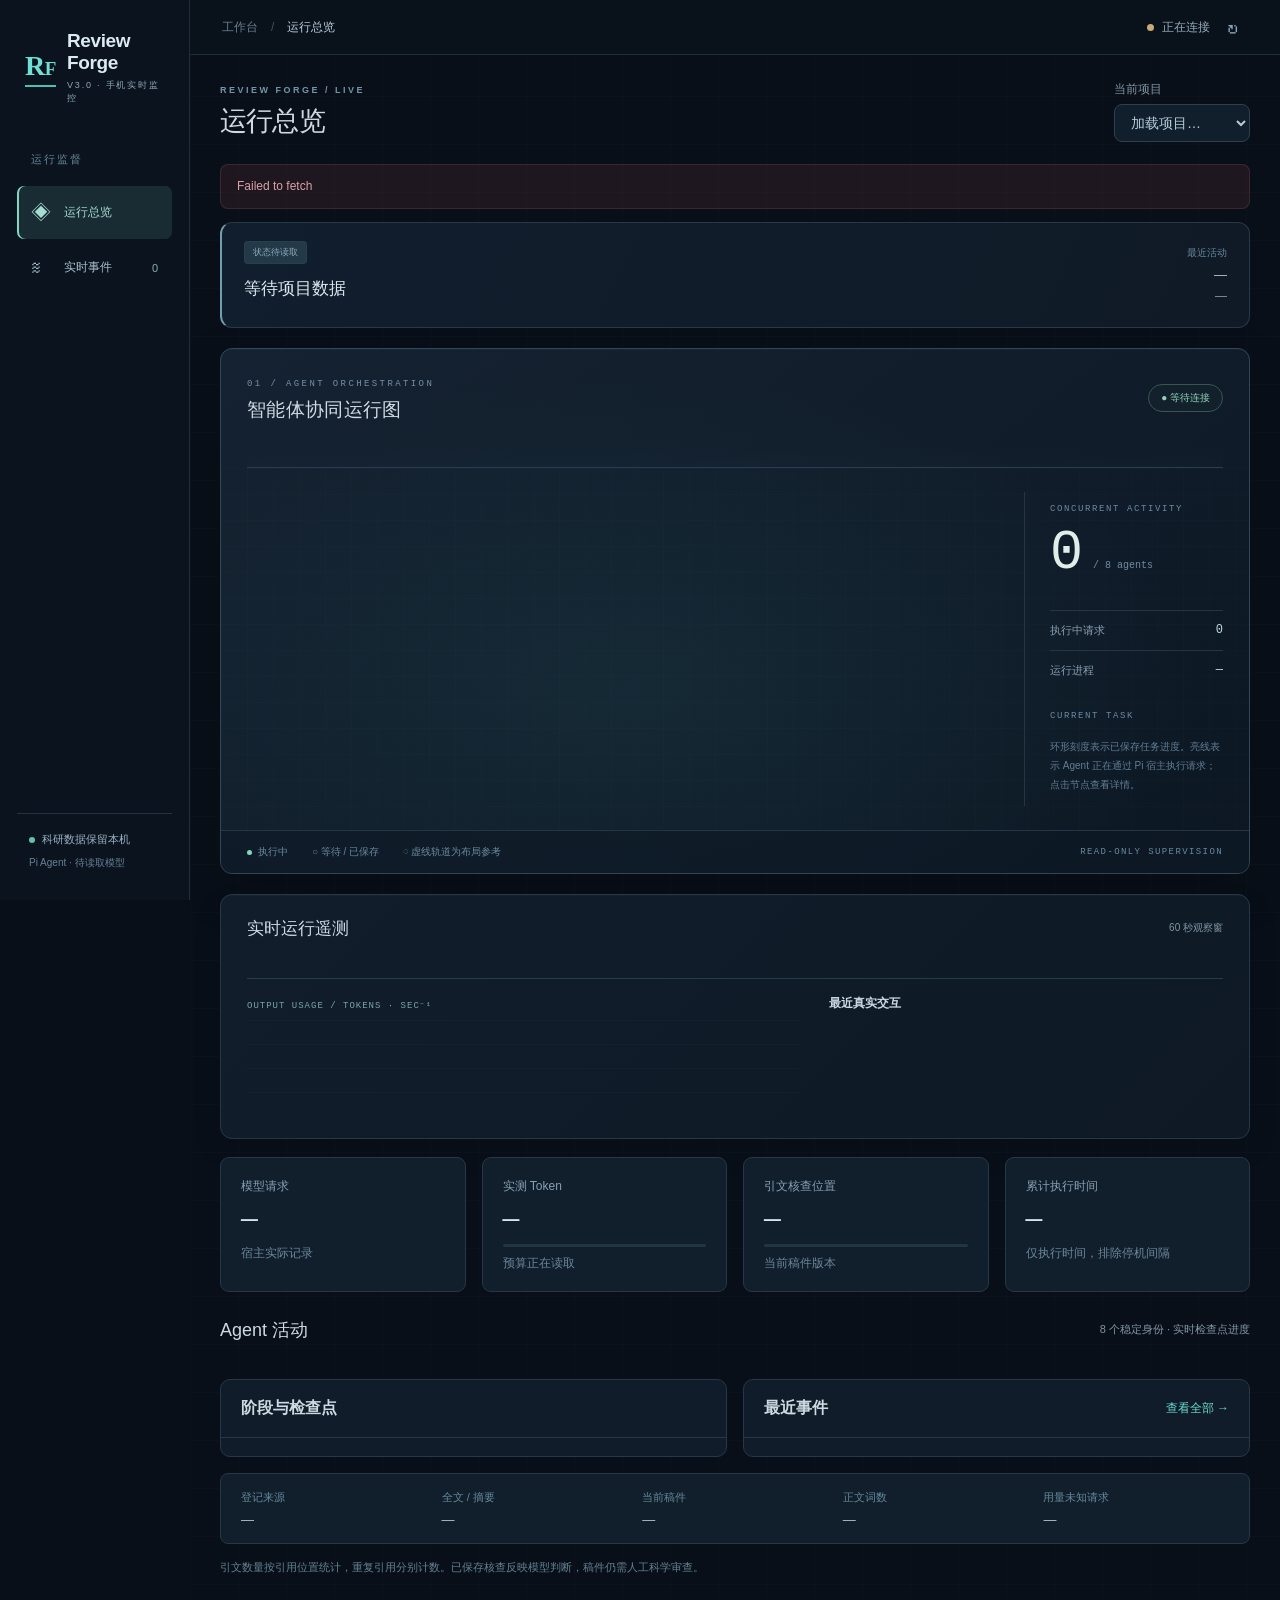
==== index.html @ a2670523 "Publish only public read-only mobile dashboard frontend" ====
<!doctype html>
<html lang="zh-CN">
<head><meta charset="utf-8"><meta name="viewport" content="width=device-width,initial-scale=1"><title>Review Forge V3.0</title><link rel="stylesheet" href="monitor.css?v=public1"><script src="phone-bridge.js?v=public1" defer></script><script src="monitor-visuals.js?v=public1" defer></script><script src="monitor.js?v=public1" defer></script><style>.cloud-reader #feedback-link,.cloud-reader [data-view="outputs"],.cloud-reader [data-view="citations"],.cloud-reader .stage .text-button{display:none}</style></head>
<body class="cloud-reader">
<aside class="rail">
  <a class="brand" href="./" aria-label="Review Forge 首页"><span class="brand-icon">R<span>F</span></span><span>Review Forge<small>V3.0 · 手机实时监控</small></span></a>
  <div class="rail-caption">运行监督</div>
  <nav aria-label="工作台视图">
    <button class="nav active" data-view="overview"><span>◈</span>运行总览</button>
    <button class="nav" data-view="events"><span>≋</span>实时事件<span class="nav-count" id="event-count">0</span></button>
    <button class="nav" data-view="citations"><span>⊙</span>引文查证</button>
    <button class="nav" data-view="outputs"><span>▤</span>稿件与报告</button>
    <a class="nav" id="feedback-link" href="/feedback"><span>↗</span>人工反馈</a>
  </nav>
  <div class="rail-bottom"><span class="privacy-dot"></span>科研数据保留本机<p id="runtime-model">Pi Agent · 待读取模型</p></div>
</aside>
<main>
  <header class="topbar"><div class="breadcrumb">工作台<span>/</span><b id="view-label">运行总览</b></div><div class="connection"><button id="desktop-settings" hidden>⚙ 模型设置</button><span id="connection-dot" class="dot"></span><span id="connection-text" role="status">正在连接</span><button class="icon-button" id="refresh" aria-label="立即刷新" title="立即刷新">↻</button></div></header>
  <div class="content">
    <div class="page-heading"><div><div class="eyebrow">REVIEW FORGE / LIVE</div><h1 id="heading">运行总览</h1></div><div class="project-picker"><label for="project">当前项目</label><select id="project"><option value="">加载项目…</option></select></div></div>
    <div id="empty" class="empty" hidden>尚无项目。请先用现有 ReviewForge 项目入口建立任务。</div>
    <div id="message" class="message" role="alert" hidden></div>
    <div id="alerts" aria-live="polite"></div>
    <section class="project-banner"><div><span id="runtime" class="badge">状态待读取</span><span class="muted" id="process"></span><h2 id="project-title">等待项目数据</h2><p id="project-question"></p></div><div class="banner-side"><div class="reactor" aria-hidden="true"><div class="orbit orbit-one"></div><div class="orbit orbit-two"></div><span>RF</span></div><div class="banner-detail"><span>最近活动</span><b id="last-activity">—</b><small id="observed">—</small></div></div></section>

    <section id="desktop-controls" class="desktop-controls" hidden><div class="toolbar"><button id="create-project">＋ 新建项目</button><select id="source-level" aria-label="来源访问级别"><option value="full_text">实际全文</option><option value="abstract">仅摘要</option><option value="metadata">仅题录</option></select><button id="import-sources">导入文献</button><select id="task-action" aria-label="任务类型"><option value="resume">继续完整工作流</option><option value="draft">生成初稿</option><option value="review">独立审稿</option><option value="revise">修订稿件</option><option value="citations">逐处引文查证</option><option value="literature">阅读文献</option></select><button id="start-task" class="primary-button">▶ 开始任务</button><button id="pause-task" disabled>Ⅱ 安全暂停</button></div><p id="selected-model" class="muted"></p></section>
    <div class="view" id="view-overview"><section class="network-panel"><div class="network-heading"><div><small>01 / AGENT ORCHESTRATION</small><h2>智能体协同运行图</h2></div><span class="live-label">● <span id="network-status">等待连接</span></span></div><div id="dashboard-instruments" class="dashboard-instruments" aria-label="实时仪表组"></div><div class="network-layout"><div id="network-map"></div><aside class="network-inspector"><small>CONCURRENT ACTIVITY</small><div class="network-big"><b id="network-active">0</b><span>/ 8 agents</span></div><div class="network-stat"><span>执行中请求</span><b id="network-requests">0</b></div><div class="network-stat"><span>运行进程</span><b id="network-pid">—</b></div><div class="network-current"><small>CURRENT TASK</small><p id="network-task"></p></div><p class="network-explanation">环形刻度表示已保存任务进度。亮线表示 Agent 正在通过 Pi 宿主执行请求；点击节点查看详情。</p></aside></div><div class="network-legend"><span><i></i>执行中</span><span>○ 等待 / 已保存</span><span>◌ 虚线轨道为布局参考</span><span>READ-ONLY SUPERVISION</span></div></section>
<section class="telemetry-panel"><div class="telemetry-heading"><h2>实时运行遥测</h2><span id="telemetry-window" class="muted">60 秒观察窗</span></div><div id="telemetry-metrics" class="telemetry-metrics"></div><div class="telemetry-bottom"><div><small>OUTPUT USAGE / TOKENS · SEC⁻¹</small><svg id="rate-chart" viewBox="0 0 600 72" aria-label="最近观察到的输出用量回报速率曲线"><polyline id="rate-line" fill="none" stroke="#7ce9d2" stroke-width="2"/></svg><p id="telemetry-note"></p></div><div><h3>最近真实交互</h3><div id="live-interactions"></div></div></div></section>
<section class="workflow-progress" id="workflow-progress" hidden><div class="progress-heading"><div><small>LIVE WORKFLOW / CHECKPOINTS</small><h2>流程任务进度</h2></div><strong id="overall-percent">0%</strong></div><div class="progress-track overall-track"><i id="overall-fill"></i></div><div id="progress-phases" class="progress-phases"></div><p id="progress-basis"></p><p id="progress-scope"></p></section>
      
      <div class="metrics">
        <section class="metric"><label>模型请求</label><div><b id="requests">—</b><span id="request-limit"></span></div><small id="request-note">宿主实际记录</small></section>
        <section class="metric"><label>实测 Token</label><div><b id="tokens">—</b></div><div class="meter"><i id="token-meter"></i></div><small id="token-note">预算正在读取</small></section>
        <section class="metric"><label>引文核查位置</label><div><b id="checked">—</b><span id="citation-total"></span></div><div class="meter"><i id="citation-meter"></i></div><small id="citation-note">当前稿件版本</small></section>
        <section class="metric"><label>累计执行时间</label><div><b id="elapsed">—</b></div><small id="elapsed-note">仅执行时间，排除停机间隔</small></section>
      </div>
      <div class="section-heading"><h2>Agent 活动</h2><span class="muted">8 个稳定身份 · 实时检查点进度</span></div>
      <div class="agents" id="agents"></div>
      <div class="lower-grid">
        <section class="panel"><div class="panel-heading"><h2>阶段与检查点</h2><span id="stage-count" class="muted"></span></div><div id="stages" class="stage-list"></div></section>
        <section class="panel"><div class="panel-heading"><h2>最近事件</h2><button class="text-button" id="all-events">查看全部 →</button></div><div id="recent-events" class="recent-events"></div></section>
      </div>
      <section class="evidence-strip"><div><label>登记来源</label><b id="source-total">—</b></div><div><label>全文 / 摘要</label><b id="source-access">—</b></div><div><label>当前稿件</label><b id="draft-version">—</b></div><div><label>正文词数</label><b id="body-words">—</b></div><div><label>用量未知请求</label><b id="unknown-usage">—</b></div></section>
      <p class="footnote">引文数量按引用位置统计，重复引用分别计数。已保存核查反映模型判断，稿件仍需人工科学审查。</p>
    </div>

    <div class="view" id="view-events" hidden>
      <section class="panel"><div class="panel-heading wrap"><div><h2>实时事件流</h2><p class="muted" id="event-scope">保留本次打开期间最近 1000 条事件</p></div><div class="toolbar"><input id="event-search" type="search" placeholder="搜索角色、阶段或事件" aria-label="搜索事件"><select id="event-kind" aria-label="执行来源"><option value="all">所有来源</option><option value="pi_live">真实模型</option><option value="fixture">测试夹具</option><option value="host">宿主</option><option value="human_revision">人工修改</option></select><button id="freeze-events">冻结列表</button><button id="export-events">导出事件</button></div></div><div class="table-scroll"><table><thead><tr><th>时间</th><th>事件</th><th>阶段 / 角色</th><th>来源</th><th>详情</th></tr></thead><tbody id="event-rows"></tbody></table></div></section>
    </div>

    <div class="view" id="view-citations" hidden>
      <div class="citation-summary" id="citation-summary"></div>
      <section class="panel"><div class="panel-heading wrap"><div><h2>逐处查证</h2><p class="muted" id="citation-scope">待读取</p></div><div class="toolbar"><input id="citation-search" type="search" placeholder="搜索来源、段落或论断" aria-label="搜索引文"><select id="citation-filter" aria-label="核查状态"><option value="all">所有状态</option><option value="pending">待核查</option><option value="supported">支持</option><option value="partially_supported">部分支持</option><option value="contradicted">相矛盾</option><option value="insufficient_evidence">证据不足</option><option value="not_accessible">无法访问</option></select><button id="export-citations">导出核查</button></div></div><div class="table-scroll"><table><thead><tr><th>来源 / 位置</th><th>引用论断</th><th>核查状态</th><th>详情</th></tr></thead><tbody id="citation-rows"></tbody></table></div><p class="footnote">仅显示与当前稿件版本匹配的已保存结果。改稿、来源变更后的有效性由宿主查证流程核验。</p></section>
    </div>

    <div class="view" id="view-outputs" hidden><div class="output-grid"><section class="panel"><div class="panel-heading"><h2>已保存产物</h2></div><div id="outputs"></div></section><section class="panel output-preview"><div class="panel-heading"><h2 id="output-title">产物预览</h2><button id="export-output" disabled>导出 JSON</button></div><div id="output-preview" class="preview"><p class="muted">选择一份稿件或报告，查看已完成内容。</p></div></section></div></div>
  </div>
</main>
<dialog id="detail"><div class="dialog-heading"><h2 id="detail-title">详情</h2><button id="detail-close" class="icon-button" aria-label="关闭详情">×</button></div><div id="detail-body" class="preview"></div></dialog>
<dialog id="model-settings"><div class="dialog-heading"><h2>模型与工作目录</h2><button class="icon-button" id="settings-close" aria-label="关闭模型设置">×</button></div><form id="settings-form" class="desktop-form"><label>调用方式<select id="provider"><option value="openai_compatible">自己的 API（OpenAI 兼容接口）</option><option value="codex_cli">本机已登录的 Codex CLI</option></select></label><label>API 地址<input id="api-base" type="url" placeholder="https://你的服务地址/v1" autocomplete="off"></label><label>API 密钥<input id="api-key" type="password" placeholder="首次填写；留空保留已有密钥" autocomplete="off"></label><div class="model-row"><label>模型名称<input id="api-model" list="model-list" placeholder="输入模型 ID，或获取模型列表" autocomplete="off"><datalist id="model-list"></datalist></label><button type="button" id="get-models">获取模型列表</button></div><div class="form-grid"><label>单次最大输出 Token<input id="api-max-output" type="number" min="256" max="128000" value="12000"></label><label>输出限额参数<select id="api-output-field"><option value="max_tokens">max_tokens（通用兼容）</option><option value="max_completion_tokens">max_completion_tokens</option></select></label><label>Python 解释器（PDF / Word）<input id="python-path" placeholder="自动使用系统 Python"></label></div><div class="checks"><label><input id="api-vision" type="checkbox" checked>模型支持图片</label><label><input id="api-reasoning" type="checkbox">接口支持 reasoning_effort 参数</label></div><label>运行数据根目录<div class="model-row"><input id="data-dir" readonly><button type="button" id="choose-data">选择文件夹</button></div></label><p class="footnote">任务按所选 API 发送必要的稿件、证据和图片。密钥由 Windows 本机加密保存，留空保留已存密钥。新配置用于之后启动的任务；当前任务保持原配置。</p><div class="form-actions"><span id="settings-status" role="status"></span><button type="submit" class="primary-button">保存设置</button></div></form></dialog>
<dialog id="new-project"><div class="dialog-heading"><h2>新建综述项目</h2><button class="icon-button" id="new-project-close" aria-label="关闭新建项目">×</button></div><form id="new-project-form" class="desktop-form"><label>项目 ID<input id="new-id" pattern="[A-Za-z0-9][A-Za-z0-9_-]{0,79}" placeholder="my-review" required></label><label>题目<input id="new-title" required></label><label>研究问题<textarea id="new-question" rows="3" required></textarea></label><div class="form-grid"><label>领域<input id="new-domain" value="general"></label><label>累计 Token 预算<input id="new-budget" type="number" min="50000" value="6000000"></label></div><p class="footnote">先导入实际文献，再启动任务。来源不足时保留证据缺口。</p><button class="primary-button" type="submit">创建项目</button></form></dialog>
</body></html>
---- monitor.css ----
:root{font-family:Inter,"Segoe UI","Microsoft YaHei",sans-serif;color:#20313e;background:#f4f6f8;font-size:14px;--teal:#147d77;--line:#e2e8ec;--muted:#73828c;--nav:#152d3b;--red:#b24343}
*{box-sizing:border-box}body{margin:0}button,input,select{font:inherit}button,a,select{touch-action:manipulation}button{cursor:pointer;color:inherit;background:#fff;border:1px solid #d5dfe4;border-radius:7px;padding:8px 12px}button:hover{background:#f0f7f7}a{color:var(--teal);text-decoration:none}button:focus-visible,a:focus-visible,input:focus-visible,select:focus-visible{outline:2px solid #2cb6a6;outline-offset:3px}[hidden]{display:none!important}h1,h2,h3,p{margin:0}h1{font-size:29px;font-weight:650;letter-spacing:-.6px}h2{font-size:16px;font-weight:650}h3{font-size:15px}small,.muted{color:var(--muted)}small{font-size:12px}label{color:var(--muted);font-size:12px}pre{white-space:pre-wrap;overflow-wrap:anywhere;font:12px/1.7 Consolas,monospace;background:#f4f7f8;border-radius:8px;padding:16px;max-width:100%}
.rail{position:fixed;inset:0 auto 0 0;width:224px;background:var(--nav);color:#d7e1e8;display:flex;flex-direction:column;padding:30px 17px;z-index:2}.brand{display:flex;gap:11px;align-items:center;color:#f3f7f9;font-size:19px;font-weight:650;letter-spacing:-.5px;padding:0 8px}.brand small{display:block;font-weight:400;font-size:11px;color:#8ea8b7;letter-spacing:.5px;margin-top:5px}.brand-icon{color:#c4f2e8;font:700 28px Georgia;border-bottom:2px solid #48b6a5;line-height:1.3}.brand-icon span{font-size:19px}.rail-caption{font-size:11px;color:#7795a5;letter-spacing:2px;margin:47px 14px 15px}.nav{display:flex;width:100%;border:0;align-items:center;gap:12px;padding:13px 14px;margin:4px 0;background:transparent;color:#a9c0cd;border-radius:8px;text-align:left;font-size:14px}.nav>span:first-child{font-size:20px;width:21px}.nav.active{color:#d0fff3;background:#20424e;box-shadow:inset 3px 0 #5dceba}.nav:hover{background:#203e4b;color:#fff}.nav-count{margin-left:auto;font-size:11px;color:#88aeaf}.rail-bottom{margin-top:auto;padding:18px 12px 0;border-top:1px solid #2d4654;color:#9bb4c3;font-size:11px}.privacy-dot{display:inline-block;width:6px;height:6px;border-radius:50%;background:#63c2a9;margin-right:7px}.rail-bottom p{margin-top:9px;font-size:10px;color:#7794a3}
main{margin-left:224px;min-height:100vh}.topbar{height:64px;display:flex;align-items:center;justify-content:space-between;border-bottom:1px solid var(--line);background:#fbfcfd;padding:0 32px}.breadcrumb{font-size:12px;color:#8a98a2}.breadcrumb span{margin:0 13px;color:#c2ccd3}.breadcrumb b{font-weight:500;color:#435966}.connection{display:flex;gap:8px;align-items:center;font-size:12px;color:#74858e}.dot{width:7px;height:7px;border-radius:50%;background:#c8aa72}.dot.live{background:#2ea38c;box-shadow:0 0 0 3px #e0f3eb}.dot.offline{background:#ce6464}.icon-button{padding:4px 9px;border:0;background:transparent;font-size:23px}.content{padding:28px 32px 30px;max-width:1800px;margin:auto}.page-heading{display:flex;justify-content:space-between;gap:20px;align-items:center;margin-bottom:23px}.eyebrow{font-size:10px;font-weight:600;color:#82969f;letter-spacing:2px;margin-bottom:8px}.project-picker{min-width:0;max-width:45%;display:flex;flex-direction:column;gap:6px}.project-picker select{border:1px solid #dbe4e8;background:white;color:#344d5b;border-radius:8px;padding:9px 32px 9px 12px;width:100%;max-width:400px;text-overflow:ellipsis}.project-banner{background:#fff;border:1px solid var(--line);border-radius:12px;padding:20px 23px;display:flex;justify-content:space-between;align-items:center;gap:24px;margin-bottom:20px;border-left:3px solid #70b5a7}.project-banner>div:first-child{min-width:0}.project-banner h2{margin-top:12px;font-size:18px;line-height:1.4;overflow-wrap:anywhere}.project-banner p{font-size:12px;color:#7b8c96;margin-top:7px;line-height:1.7;max-width:850px;overflow-wrap:anywhere}.banner-detail{min-width:145px;text-align:right;display:flex;flex-direction:column;gap:7px;font-size:11px;color:#94a0a7}.banner-detail b{font-size:13px;font-weight:500;color:#4c626e}.badge{display:inline-flex;align-items:center;padding:4px 8px;border-radius:5px;background:#edf2f5;color:#788b98;font-size:11px;white-space:nowrap}.badge.running,.badge.supported{background:#e1f3ed;color:#178065}.badge.interrupted,.badge.failed,.badge.contradicted{background:#f9e9e9;color:#b84d4d}.badge.warning,.badge.partially_supported,.badge.insufficient_evidence{background:#fff3df;color:#a37735}.badge.fixture{background:#f1eafb;color:#7b5ba0}#process{font-size:11px;margin-left:9px}.metrics{display:grid;grid-template-columns:repeat(4,minmax(0,1fr));gap:15px;margin-bottom:26px}.metric{background:white;border:1px solid var(--line);padding:19px 20px;border-radius:10px;min-width:0}.metric>div:not(.meter){display:flex;align-items:baseline;gap:7px;margin:9px 0}.metric b{font-size:27px;font-weight:600;letter-spacing:-.6px;font-variant-numeric:tabular-nums}.metric span{font-size:12px;color:#8a99a2}.metric small{display:block;margin-top:7px;line-height:1.5}.meter{height:3px;background:#ebf0f3;overflow:hidden;border-radius:4px}.meter i{display:block;height:100%;background:#6cb5a8;width:0;transition:width .4s}.section-heading,.panel-heading{display:flex;align-items:center;justify-content:space-between;gap:12px}.section-heading{margin:0 0 13px}.section-heading .muted{font-size:11px}.agents{display:grid;grid-template-columns:repeat(3,minmax(0,1fr));gap:13px;margin-bottom:24px}.agent{background:#fff;border:1px solid var(--line);border-radius:10px;padding:16px 18px;min-width:0}.agent.running{border-color:#7cbcaf;box-shadow:0 0 0 1px #d3ede5}.agent-top{display:flex;justify-content:space-between;gap:6px;align-items:center}.agent-icon{width:30px;height:30px;border-radius:8px;background:#edf3f4;color:#54757d;display:grid;place-items:center;font-size:12px;font-weight:650}.agent.running .agent-icon{background:#e1f3eb;color:#217b67}.agent h3{margin-top:10px;font-size:14px}.agent .role-desc{margin-top:4px;font-size:11px;color:#82939d}.agent .agent-stage{font-size:11px;color:#526b76;line-height:1.6;overflow-wrap:anywhere;min-height:18px;margin:11px 0 10px}.agent .agent-footer{border-top:1px solid #eff2f4;padding-top:9px;display:flex;justify-content:space-between;font-size:11px;color:#8b9aa3}.lower-grid{display:grid;grid-template-columns:1fr 1fr;gap:16px;margin-bottom:16px}.panel{background:#fff;border:1px solid var(--line);border-radius:10px;min-width:0}.panel-heading{padding:18px 20px;border-bottom:1px solid #edf1f3}.panel-heading p{font-size:11px;margin-top:7px}.text-button{border:0;background:transparent;color:var(--teal);font-size:12px;padding:0}.stage-list{max-height:260px;overflow:auto;padding:6px 20px 12px}.stage{display:flex;align-items:center;gap:10px;padding:11px 0;border-bottom:1px solid #f0f3f5;font-size:12px}.stage-name{flex:1;overflow-wrap:anywhere;line-height:1.5}.stage-dot{width:6px;height:6px;border-radius:50%;background:#68b09c;flex-shrink:0}.stage a{font-size:11px;white-space:nowrap}.recent-events{padding:5px 20px 10px;max-height:260px;overflow:auto}.recent-event{padding:10px 0;border-bottom:1px solid #f0f3f5;display:flex;gap:11px;font-size:12px;line-height:1.6}.recent-event time{font-size:10px;color:#97a6ae;white-space:nowrap;padding-top:2px}.recent-event small{display:block;overflow-wrap:anywhere}.evidence-strip{display:grid;grid-template-columns:repeat(5,minmax(0,1fr));gap:15px;padding:16px 20px;background:#edf1f3;border-radius:8px}.evidence-strip label{display:block;font-size:11px}.evidence-strip b{display:block;font-size:13px;font-weight:500;margin-top:7px;overflow-wrap:anywhere}.footnote{font-size:11px;color:#91a0a8;line-height:1.8;margin-top:14px}.panel .footnote{padding:0 20px 14px}.message,.alert{padding:12px 16px;border-radius:8px;background:#fff5e5;color:#8d6c36;margin-bottom:13px;font-size:12px;line-height:1.6}.message,.alert.error{background:#fceded;color:#a44545}.empty{padding:60px;text-align:center;background:#fff;border-radius:10px;margin-bottom:20px;color:#7a8d98}.wrap{flex-wrap:wrap}.toolbar{display:flex;gap:8px;flex-wrap:wrap}.toolbar input,.toolbar select{min-width:0;border:1px solid #dbe4e8;padding:7px 9px;border-radius:6px;background:#fff;color:#536975;font-size:12px}.toolbar button{font-size:12px}.table-scroll{overflow:auto;max-height:calc(100vh - 355px);min-height:180px}table{border-collapse:collapse;width:100%;font-size:12px;text-align:left}th{padding:12px 20px;color:#7b8d98;font-weight:500;font-size:11px;background:#f9fbfc;position:sticky;top:0;z-index:1}td{padding:12px 20px;vertical-align:top;border-top:1px solid #edf1f3;line-height:1.7}td:first-child{white-space:nowrap}td small{display:block;overflow-wrap:anywhere}td .statement{display:-webkit-box;-webkit-line-clamp:3;-webkit-box-orient:vertical;overflow:hidden;min-width:180px;max-width:700px;color:#536874}.citation-summary{display:flex;gap:10px;margin-bottom:16px;flex-wrap:wrap}.citation-chip{padding:10px 14px;border:1px solid var(--line);background:#fff;border-radius:8px;font-size:12px}.citation-chip b{margin-left:12px;color:#385466}.output-grid{display:grid;grid-template-columns:minmax(230px,.85fr) minmax(0,2fr);gap:16px}#outputs{padding:9px;max-height:calc(100vh - 360px);overflow:auto}.output-item{display:block;width:100%;padding:12px;text-align:left;border:0;border-radius:6px;margin:2px 0;font-size:12px;background:transparent}.output-item.selected{background:#e8f3ef;color:#217b68}.output-item small{display:block;margin-top:5px;font-size:10px;overflow-wrap:anywhere}.preview{padding:20px;font-size:13px;line-height:1.85;overflow-wrap:anywhere;max-height:calc(100vh - 360px);overflow:auto}.preview h3{margin:17px 0 9px}.preview h3:first-child{margin-top:0}.preview p{white-space:pre-wrap;margin:8px 0}.preview blockquote{background:#f0f6f4;border-left:3px solid #88b9aa;margin:12px 0;padding:10px 15px;color:#567368;white-space:pre-wrap}.preview details{border-bottom:1px solid #e7edef;padding:12px 0}.preview summary{cursor:pointer;color:#385a69}.preview dl{display:grid;grid-template-columns:auto 1fr;gap:6px 15px;font-size:12px}.preview dt{color:#8b9aa2}.preview dd{margin:0}.output-preview .panel-heading button{font-size:11px}dialog{border:1px solid #dae5e8;box-shadow:0 25px 100px #10283740;border-radius:13px;width:min(920px,92vw);max-height:90vh;padding:0;color:#29424f}dialog::backdrop{background:#13293666;backdrop-filter:blur(2px)}.dialog-heading{display:flex;justify-content:space-between;align-items:center;padding:16px 22px;border-bottom:1px solid #e4ecef}dialog .preview{max-height:75vh}button:disabled{opacity:.5;cursor:default}
@media(min-width:1550px){.agents{grid-template-columns:repeat(6,minmax(0,1fr))}.content{padding-top:34px}.agent{padding:17px 14px}.agent-stage{min-height:34px!important}}
@media(max-width:1100px){.rail{width:190px;padding-left:10px;padding-right:10px}.brand{font-size:16px}main{margin-left:190px}.topbar{padding:0 22px}.content{padding:24px 22px}.metric{padding:16px}.metric b{font-size:23px}.banner-detail{min-width:125px}.lower-grid{grid-template-columns:1fr}.evidence-strip{grid-template-columns:repeat(3,minmax(0,1fr))}.output-grid{grid-template-columns:1fr}.output-preview .preview{max-height:70vh}}
@media(max-width:760px){.rail{position:relative;width:auto;padding:14px 16px;display:block}.brand{font-size:17px}.brand small{font-size:10px}.rail-caption,.rail-bottom{display:none}.rail nav{display:flex;margin-top:12px;overflow-x:auto;gap:4px}.nav{padding:9px 10px;white-space:nowrap;width:auto;margin:0;font-size:12px}.nav>span:first-child{display:none}.nav-count{display:none}.nav.active{box-shadow:inset 0 -2px #5dceba}main{margin-left:0}.topbar{height:45px;padding:0 16px}.content{padding:20px 16px}.page-heading{align-items:flex-start;flex-direction:column;gap:12px}.project-picker{width:100%;max-width:100%}.project-picker select{max-width:100%}h1{font-size:25px}.project-banner{padding:16px;align-items:flex-start;flex-direction:column;gap:13px}.banner-detail{text-align:left;flex-direction:row;flex-wrap:wrap;gap:8px;font-size:10px}.banner-detail b{font-size:11px}.project-banner h2{font-size:16px}.metrics{grid-template-columns:repeat(2,minmax(0,1fr));gap:10px}.metric b{font-size:23px}.agents{grid-template-columns:repeat(2,minmax(0,1fr));gap:10px}.agent{padding:13px}.agent-footer{flex-wrap:wrap;gap:4px}.agent h3{font-size:12px}.agent .agent-stage{font-size:10px}.evidence-strip{grid-template-columns:repeat(2,minmax(0,1fr))}.section-heading .muted{font-size:10px}.table-scroll{max-height:60vh}.toolbar{width:100%}.toolbar input{flex:1;min-width:120px}td,th{padding:10px 12px}.panel-heading{padding:16px}.output-grid{grid-template-columns:1fr}.preview{max-height:70vh}}
@media(prefers-reduced-motion:reduce){*{transition:none!important}}

/* Midnight surface, restrained light, and motion tied to the actual runtime. */
:root{color-scheme:dark;--teal:#62daca;--line:#243341;--muted:#8296a6;--nav:#0b1520;--red:#f18e8e;color:#d3e0e8;background:#0b121c}
body{background:radial-gradient(ellipse at 80% 0,#12304038,transparent 50%),#0b121c}
main{background-image:linear-gradient(#30435412 1px,transparent 1px),linear-gradient(90deg,#30435412 1px,transparent 1px);background-size:48px 48px}
.rail{background:linear-gradient(180deg,#0e1c29,#0a121b);border-right:1px solid #23323d}.brand-icon{color:#6fdfd3;border-color:#50bfb3}.brand{color:#dceaf2}.rail-caption{color:#658699}.nav.active{color:#86eadf;background:#173c414d;box-shadow:inset 2px 0 #62daca}.nav:hover{background:#16313e}.rail-bottom{border-color:#233440}.rail-bottom p{color:#648297}
.topbar{background:#0c1723e8;backdrop-filter:blur(12px);border-color:#1f303c}.breadcrumb b{color:#b9ceda}.breadcrumb span{color:#40515d}.breadcrumb{color:#697e8d}.connection{color:#95acba}.dot.live{background:#68e6c8;box-shadow:0 0 9px #5be6c888,0 0 0 3px #3d98851f}.icon-button{color:#84a3b6}.eyebrow{color:#7095aa}
button{background:#14232f;color:#b9ceda;border-color:#324654}button:hover{background:#1d3541;border-color:#4a7c86}.text-button{background:transparent;color:#6adacc}.project-picker select,.toolbar input,.toolbar select{background:#101f2b;color:#b4cbd9;border-color:#2c4150}
.project-banner{background:linear-gradient(115deg,#132631,#101c29 60%,#122c3633);border-color:#2a4651;border-left-color:#4ebbad;position:relative;overflow:hidden;box-shadow:0 8px 28px #0000001c}.project-banner h2{color:#dce9f1}.project-banner p{color:#839cae}.banner-detail b{color:#b0c7d6}.banner-detail{color:#64859a}.banner-side{display:flex;align-items:center;gap:24px;flex-shrink:0}
.reactor{position:relative;display:grid;place-items:center;width:68px;height:68px;color:#62999d;font:600 17px Georgia}.reactor:before{content:'';position:absolute;inset:17px;border-radius:50%;background:radial-gradient(circle,#4dc8b318,transparent);border:1px solid #5ed1c229}.orbit{position:absolute;border-radius:50%;border:1px solid #51c6bc36;inset:2px}.orbit:before{content:'';position:absolute;background:#569a9a;width:4px;height:4px;border-radius:50%;top:4px;left:12px}.orbit-two{inset:10px;border-color:#64a8c52e;transform:rotate(70deg);border-left-color:transparent}.is-running:not(.disconnected) .orbit-one{animation:orbit 8s linear infinite}.is-running:not(.disconnected) .orbit-two{animation:orbit 13s linear reverse infinite}.is-running:not(.disconnected) .orbit:before{background:#87fff0;box-shadow:0 0 10px #62e3cf}.is-running:not(.disconnected) .reactor span{color:#9ae9e1;text-shadow:0 0 18px #43dac855}
.metric,.agent,.panel{background:linear-gradient(145deg,#132330,#101c28);border-color:#243947;box-shadow:0 5px 20px #00000014}.metric label{color:#87a1b3}.metric b{color:#dfedf5}.metric span{color:#728fa2}.meter{background:#203641}.meter i{background:linear-gradient(90deg,#287f80,#7ce6d2);box-shadow:0 0 8px #5dcaba55}.meter i.danger{background:linear-gradient(90deg,#a17740,#e9af75)}.metric small{color:#6b889b}.agent-icon{background:#203747;color:#91b3c8}.agent .agent-stage{color:#8dafc1}.agent .agent-footer{color:#6f8f9f;border-color:#233746}.agent .role-desc{color:#688b9d}.agent.running{border-color:#408c90;box-shadow:inset 0 0 20px #44c6b708,0 0 15px #30909a12;position:relative;overflow:hidden}.agent.running .agent-icon{background:#205a5866;color:#89e7d8}.agent.running:before{content:'';position:absolute;pointer-events:none;inset:0;background:linear-gradient(110deg,transparent 20%,#84f7e507 43%,#84f7e50c 50%,transparent 65%);transform:translateX(-100%)}.is-running:not(.disconnected) .agent.running:before{animation:scan 5s ease-in-out infinite}.is-running:not(.disconnected) .agent.running .agent-icon{animation:pulse 3s ease-in-out infinite}
.badge{background:#243948;color:#8ba9bc;border:1px solid #32536944}.badge.running,.badge.supported{background:#204e443f;color:#7bd5b6;border-color:#3d957255}.badge.interrupted,.badge.failed,.badge.contradicted{background:#602e354d;color:#ed9c9c;border-color:#a0545d4d}.badge.warning,.badge.partially_supported,.badge.insufficient_evidence{background:#5b482c4d;color:#d8b476;border-color:#97764044}.badge.fixture{background:#44365d55;color:#b8a4df;border-color:#75619944}.badge.pending{background:#28394a66;color:#849cad}
.panel-heading{border-color:#243947}.stage,.recent-event{border-color:#243846}.stage-dot{background:#61c6aa}.recent-event time{color:#5e8399}.recent-event small{color:#638b9e}.evidence-strip{background:#11243080;border:1px solid #203c48}.evidence-strip b{color:#a1bdce}.evidence-strip label{color:#63899c}.footnote{color:#638294}.alert,.message{background:#4b3e244d;border:1px solid #96723c44;color:#d4b777}.alert.error,.message{background:#542d354d;border-color:#91515c44;color:#d9a0a5}.empty{background:#142432;color:#87a4b7}pre{background:#0b1722;color:#93b3c4;border:1px solid #243845}.table-scroll th{background:#132632;color:#7e9caf}.table-scroll td{border-color:#233744}.table-scroll .statement{color:#9ab3c3}.citation-chip{background:#12232e;border-color:#294554;color:#809eaf}.citation-chip b{color:#bfdae6}.output-item{background:transparent}.output-item.selected{background:#21514955;color:#9ee4d3}.preview summary{color:#9cc5d6}.preview details{border-color:#2b414f}.preview blockquote{background:#23504733;color:#9ccabd;border-color:#3b8873}.preview dt{color:#6e93a8}.preview dd{color:#acc7d8}dialog{color:#c1d6e2;background:#101f2b;border-color:#365b6b;box-shadow:0 30px 110px #0009}.dialog-heading{border-color:#294352}dialog::backdrop{background:#040c16b3}
.circuit{display:flex;gap:20px;align-items:center;border:1px solid #29444f;border-radius:10px;background:linear-gradient(90deg,#152d3566,#10242b33);padding:17px 20px;margin-bottom:18px}.circuit-label{flex-shrink:0;display:flex;flex-direction:column;gap:7px;font:10px Consolas,monospace;letter-spacing:1.5px;color:#91b6c6}.circuit-label small{font-size:9px;letter-spacing:1px;color:#557f92}#circuit-nodes{display:flex;justify-content:space-between;gap:16px;flex:1;position:relative;align-items:center}#circuit-nodes:before{content:'';height:1px;position:absolute;left:25px;right:25px;top:15px;background:#29565c}.circuit-node{position:relative;z-index:1;display:flex;flex-direction:column;align-items:center;min-width:0;gap:8px;color:#63899b}.circuit-node>span{height:31px;width:31px;display:grid;place-items:center;border:1px solid #355560;border-radius:50%;background:#11242e;font:10px Consolas,monospace}.circuit-node small{font-size:9px;color:#5b8497;white-space:nowrap}.circuit-node.live>span{color:#abf7e6;border-color:#61bfae;background:#205950;box-shadow:0 0 15px #54c2b144}.circuit-node.live small{color:#92cfbf}.is-running:not(.disconnected) #circuit-nodes:before{background:linear-gradient(90deg,#29565c,#3f9b9155,#73ecd0,#29565c);background-size:200% 100%;animation:flow 4s linear infinite}.is-running:not(.disconnected) .circuit-node.live>span{animation:pulse 3s ease-in-out infinite}
.content{animation:arrive .65s ease-out}.metric{animation:arrive .7s ease-out backwards}.metric:nth-child(2){animation-delay:.08s}.metric:nth-child(3){animation-delay:.16s}.metric:nth-child(4){animation-delay:.24s}.disconnected .circuit-node.live>span,.disconnected .agent.running{box-shadow:none;filter:saturate(.4)}
@keyframes orbit{to{transform:rotate(360deg)}}@keyframes scan{0%,15%{transform:translateX(-100%)}75%,100%{transform:translateX(100%)}}@keyframes flow{to{background-position:-200% 0}}@keyframes pulse{50%{box-shadow:0 0 20px #5de1ca55}}@keyframes arrive{from{opacity:0;transform:translateY(8px)}to{opacity:1;transform:translateY(0)}}
@media(max-width:1100px){.reactor{display:none}.circuit{gap:14px;padding:15px}.circuit-label{font-size:9px}.circuit-node small{display:none}}
@media(max-width:760px){.banner-side{width:100%;gap:10px}.reactor{display:none}.circuit{gap:10px}.circuit-label{font-size:8px;letter-spacing:1px;width:74px}.circuit-label small{font-size:8px;letter-spacing:0}#circuit-nodes{gap:4px}.circuit-node>span{width:26px;height:26px;font-size:9px}#circuit-nodes:before{top:12px;left:13px;right:13px}.connection{font-size:10px}}
@media(prefers-reduced-motion:reduce){*,*:before,*:after{animation:none!important;transition:none!important;scroll-behavior:auto!important}}
.desktop-controls{padding:13px 16px;background:#11253088;border:1px solid #294652;border-radius:9px;margin-bottom:17px}.desktop-controls p{font-size:11px;margin-top:10px}.primary-button{color:#b7f5e6;background:#205b55;border-color:#3a8b7d}.primary-button:hover{background:#2b7568}.desktop-form{padding:22px;display:grid;gap:16px;max-height:78vh;overflow:auto}.desktop-form label{display:grid;gap:7px;font-size:12px;color:#8eacbd}.desktop-form input,.desktop-form select,.desktop-form textarea{font:inherit;width:100%;padding:10px 12px;color:#c0d7e3;background:#0c1a26;border:1px solid #2b4a5b;border-radius:7px}.desktop-form input[type=checkbox]{width:auto}.model-row{display:flex;gap:10px;align-items:end}.model-row label,.model-row>input{flex:1}.model-row button{white-space:nowrap;height:38px}.form-grid{display:grid;grid-template-columns:1fr 1fr;gap:15px}.checks{display:flex;gap:20px;flex-wrap:wrap}.checks label{display:flex;gap:7px;align-items:center}.form-actions{display:flex;gap:15px;align-items:center;justify-content:space-between}.form-actions span{font-size:12px;color:#6dbb9d}#model-settings,#new-project{width:min(660px,90vw)}#desktop-settings{font-size:11px;padding:6px 10px;margin-right:12px}

.workflow-progress{padding:24px;border:1px solid #29444f;border-radius:12px;margin-bottom:20px;background:radial-gradient(ellipse at top right,#1c565735,transparent 65%),#101e2b}.workflow-progress[hidden]{display:none}.progress-heading{display:flex;justify-content:space-between;align-items:center;margin-bottom:16px}.progress-heading small{font:10px Consolas,monospace;letter-spacing:2px;color:#78aaaf}.progress-heading h2{margin:8px 0;color:#e2ecef;font-size:19px}.progress-heading strong{font:46px Consolas,monospace;color:#82edce;text-shadow:0 0 24px #65d9be40}.progress-track{height:5px;background:#203744;border-radius:9px;overflow:hidden}.progress-track i{display:block;height:100%;width:0;background:linear-gradient(90deg,#3caaa7,#95f4d7);border-radius:9px;transition:width .8s ease;box-shadow:0 0 14px #67dcbe50}.overall-track{height:8px;margin-bottom:22px}.progress-phases{display:grid;grid-template-columns:repeat(3,minmax(0,1fr));gap:16px 24px}.progress-phase>div:first-child{display:flex;justify-content:space-between;gap:8px;font-size:12px;margin-bottom:8px}.progress-phase b{color:#80d7c7;font:13px Consolas,monospace}.progress-phase small{display:block;margin-top:6px;font-size:10px;color:#6e939f}.workflow-progress p{font-size:11px;color:#91acb9;line-height:1.7;margin-bottom:0}.agent-percent{display:block;font:32px Consolas,monospace;color:#83dece;margin:12px 0 10px}.progress-unit{font-size:11px;color:#91acb9;line-height:1.65;min-height:36px;margin:10px 0 0}.agents{grid-template-columns:repeat(4,minmax(0,1fr))}.circuit-node small{white-space:normal;text-align:center;max-width:95px}.disconnected .progress-track i{filter:saturate(.25)}@media(min-width:1550px){.agents{grid-template-columns:repeat(4,minmax(0,1fr))}}@media(max-width:1100px){.agents{grid-template-columns:repeat(2,minmax(0,1fr))}}@media(max-width:760px){.progress-phases{grid-template-columns:repeat(2,minmax(0,1fr))}.workflow-progress{padding:16px}.progress-heading strong{font-size:36px}.circuit-label{display:none}}@media(prefers-reduced-motion:reduce){.progress-track i{transition:none}}

.telemetry-panel{border:1px solid #29444f;border-radius:12px;padding:20px 24px;background:#101d2b;margin-bottom:18px}.telemetry-heading{display:flex;justify-content:space-between;gap:12px;align-items:center;margin-bottom:18px}.telemetry-heading h2{font-size:17px;margin:0}.telemetry-metrics{display:grid;grid-template-columns:repeat(6,minmax(0,1fr));gap:20px 16px}.telemetry-metric small{display:block;font-size:10px;color:#789cae;margin-bottom:8px}.telemetry-metric b{font:21px Consolas,monospace;color:#b7e8e1}.telemetry-bottom{display:grid;grid-template-columns:1fr 1fr;gap:30px;border-top:1px solid #253c4b;margin-top:20px;padding-top:16px}.telemetry-bottom small{font:9px Consolas,monospace;letter-spacing:1px;color:#78a5ac}.telemetry-bottom h3{font-size:12px;margin:0 0 12px}.telemetry-bottom svg{display:block;width:100%;height:72px;background:repeating-linear-gradient(0deg,transparent,transparent 23px,#26445040 24px)}.telemetry-bottom p{font-size:10px;color:#819dab;line-height:1.7}.interaction{display:flex;gap:15px;font-size:11px;padding:6px 0;color:#a8c5d0}.interaction time{color:#607f92;font-family:Consolas,monospace;flex-shrink:0}@media(max-width:1100px){.telemetry-metrics{grid-template-columns:repeat(3,minmax(0,1fr))}}@media(max-width:760px){.telemetry-metrics{grid-template-columns:repeat(2,minmax(0,1fr))}.telemetry-bottom{grid-template-columns:1fr}.telemetry-panel{padding:16px}}

.agent-telemetry{font-size:10px;line-height:1.8;color:#6f99aa;border-top:1px solid #284350;padding-top:8px;overflow-wrap:anywhere}

/* V3 observatory: restrained colours, deliberate hierarchy, data-led motion. */
body{background:#090f18;color:#ced9e3;background-image:none}.rail{background:#0b131e;border-right:1px solid #202c3b;width:190px}.brand{letter-spacing:-.4px}.brand small{letter-spacing:1.8px;font-size:9px}.rail .nav{font-size:12px;border-radius:7px}.nav.active{background:#192c34;color:#a6dcd1;box-shadow:inset 2px 0 #7fd5bd}main{margin-left:190px}.topbar{background:#0b131dcc;border-bottom:1px solid #202c3b;height:55px}.content{max-width:1680px;padding:26px 30px}.page-heading{margin-bottom:22px}h1{font-size:27px;font-weight:500;letter-spacing:-.8px}.project-banner{background:linear-gradient(115deg,#111e2d,#101a27);border:1px solid #28384a;border-left:2px solid #719ead;padding:18px 22px;margin-bottom:20px;box-shadow:none}.project-banner h2{font-size:17px;max-width:820px;font-weight:500;line-height:1.5}.project-banner p{font-size:11px;max-width:900px;color:#8399ad}.reactor{display:none}.banner-detail{font-size:10px}.network-panel{background:radial-gradient(ellipse at 38% 52%,#153a3d26,transparent 58%),linear-gradient(145deg,#101c29,#0d1723);border:1px solid #2b3a4d;border-radius:12px;margin-bottom:20px;overflow:hidden;box-shadow:0 14px 50px #00000015}.network-heading{padding:22px 26px 0;display:flex;align-items:center;justify-content:space-between}.network-heading small{font:9px Consolas,monospace;letter-spacing:2.4px;color:#778fa7}.network-heading h2{font-size:18px;margin:8px 0 0;font-weight:500;letter-spacing:.3px}.live-label{color:#92cfbc;background:#1b383730;border:1px solid #385554;border-radius:20px;padding:6px 12px;font-size:10px}.network-layout{display:grid;grid-template-columns:minmax(0,1fr) 225px;align-items:center}.network-map{min-width:0}#network-map svg{width:100%;display:block;min-height:270px;max-height:460px}.network-inspector{border-left:1px solid #253447;margin:24px 26px 24px 0;padding:12px 0 12px 25px;align-self:stretch;display:flex;flex-direction:column;justify-content:center}.network-inspector>small,.network-current small{font:9px Consolas,monospace;letter-spacing:1.6px;color:#6d8aa2}.network-big{display:flex;align-items:baseline;gap:10px;margin:8px 0 25px}.network-big b{font:55px Consolas,monospace;font-weight:400;color:#e0eee9}.network-big span{font:10px Consolas,monospace;color:#6f8da3}.network-stat{display:flex;justify-content:space-between;border-top:1px solid #253447;padding:12px 0;color:#879db0;font-size:11px}.network-stat b{font:12px Consolas,monospace;color:#c3d8e2}.network-current{margin-top:15px}.network-current p{font-size:11px;color:#a2c8cd;line-height:1.8;overflow-wrap:anywhere;white-space:pre-wrap}.network-explanation{font-size:10px;color:#617e95;line-height:1.9;margin-top:16px}.network-legend{display:flex;gap:24px;align-items:center;padding:14px 26px;border-top:1px solid #253447;color:#69899e;font-size:10px}.network-legend span:last-child{margin-left:auto;font:9px Consolas,monospace;letter-spacing:1.4px}.network-legend i{display:inline-block;background:#82d5bb;width:5px;height:5px;border-radius:50%;margin-right:6px}.network-agent{cursor:pointer;outline:none}.network-agent:hover .network-halo,.network-agent:focus .network-halo{fill-opacity:.12;stroke-opacity:.65}.network-agent.active .network-halo{fill-opacity:.06;stroke-opacity:.4;animation:node-breathe 3s ease-in-out infinite}.network-link.active{stroke-opacity:.8;stroke-width:1.5;stroke-dasharray:4 8;animation:signal-flow 2s linear infinite}.network-ring{transition:stroke-dasharray 1s ease}.disconnected .network-link.active{animation:none;stroke-opacity:.15}.network-agent.interrupted{opacity:.4}.telemetry-panel,.workflow-progress{border-color:#273649;background:linear-gradient(135deg,#111d2b,#0e1925);padding:22px 26px;box-shadow:none}.telemetry-heading h2{font-size:17px;font-weight:500}.telemetry-metrics{gap:22px 16px}.telemetry-metric b{color:#c6d9e6;font-size:21px}.telemetry-metric:nth-child(3) b,.telemetry-metric:nth-child(4) b{color:#97d7c2}.progress-heading strong{text-shadow:none;color:#b2dccc;font-size:38px}.progress-track{height:3px;background:#263646}.progress-track i{box-shadow:none;background:linear-gradient(90deg,#4a8d98,#9acdb8)}.progress-heading h2{font-size:17px;font-weight:500}.progress-phases{gap:20px 28px}.progress-phase>div:first-child{font-size:11px}.progress-phase b{color:#a3cbbc}.metrics{gap:16px}.metric{background:#111e2b;border:1px solid #273649;border-radius:9px;box-shadow:none}.metric b{color:#d6e4eb;font:28px Consolas,monospace}.section-heading h2{font-size:18px;font-weight:500}.agent{background:linear-gradient(155deg,#142332,#101b29);border:1px solid #2b3b4e;border-radius:10px;box-shadow:none;padding:20px!important}.agent.running{border-color:#518e90;box-shadow:inset 0 0 0 1px #518e9033,0 4px 25px #3275750d}.agent h3{font-weight:500;font-size:13px;letter-spacing:.2px}.agent-icon{border-radius:6px;background:#1a303b;color:#a6cbd2;border:1px solid #35505c}.agent-percent{font-size:33px;color:#b5d9cf}.agent-stage{font-size:10px;color:#92b1c4}.agent .role-desc{font-size:10px;color:#64869f}.agent-footer{font-size:9px;color:#668ba1}.panel{background:#101c2a;border:1px solid #273649;box-shadow:none}.panel-heading{border-bottom-color:#273649}.stage{border-bottom-color:#253447}.stage-dot{background:#6eb49c}.progress-unit{font-size:10px;min-height:34px;color:#779ab0}.agent-telemetry{color:#7899ae;font-size:9px}.badge{font-size:9px;border-radius:4px}.workflow-progress p{font-size:10px;color:#6f8da2}.telemetry-bottom{grid-template-columns:1.4fr 1fr}.interaction{border-bottom:1px solid #213346;font-size:10px;padding:8px 0}.telemetry-bottom svg{height:105px}.telemetry-bottom p{color:#6a879e}.telemetry-heading .muted{font-size:10px}.evidence-strip{background:#111e2b;border-color:#273649}.evidence-strip b{color:#b0c5d4}.page-heading .eyebrow{font-size:9px;letter-spacing:2.5px}.network-agent text{pointer-events:none}@keyframes signal-flow{to{stroke-dashoffset:-48}}@keyframes node-breathe{50%{stroke-opacity:.15;fill-opacity:.015}}@media(max-width:1200px){.network-layout{grid-template-columns:minmax(0,1fr) 180px}.network-inspector{padding-left:18px;margin-right:18px}.network-explanation{display:none}.network-big b{font-size:42px}}@media(max-width:900px){.network-layout{grid-template-columns:1fr}.network-inspector{border-left:0;border-top:1px solid #273649;display:grid;grid-template-columns:repeat(3,1fr);gap:12px;margin:0 24px;padding:15px 0}.network-inspector>small,.network-current{display:none}.network-big{margin:0}.network-big b{font-size:27px}.network-stat{border:0;align-items:center}.network-legend{gap:12px}.network-legend span:nth-child(3){display:none}.content{padding:22px}.agent{padding:16px!important}}@media(max-width:760px){main{margin-left:0}.rail{width:auto}.content{padding:16px}.network-heading{padding:18px 18px 0}.network-heading h2{font-size:15px}.network-legend{padding:12px 18px}.network-legend span:last-child{font-size:7px}.telemetry-panel,.workflow-progress{padding:18px}.telemetry-bottom{grid-template-columns:1fr}.network-big span{font-size:8px}.network-inspector{margin:0 18px}.network-stat{font-size:9px}.network-stat b{font-size:10px}.agent-percent{font-size:29px}.progress-phases{gap:15px}}@media(prefers-reduced-motion:reduce){.network-link.active,.network-agent.active .network-halo{animation:none}.network-ring{transition:none}}

.dashboard-instruments{display:grid;grid-template-columns:repeat(4,minmax(0,1fr));margin:22px 26px 0;padding:0 10px 22px;border-bottom:1px solid #2b3b50;background:linear-gradient(180deg,transparent,#17273930);gap:20px}.instrument{text-align:center;position:relative}.instrument:not(:last-child):after{content:'';position:absolute;right:-10px;top:30px;bottom:10px;width:1px;background:linear-gradient(transparent,#334758,transparent)}.instrument svg{display:block;width:100%;max-height:155px;filter:drop-shadow(0 4px 8px #00000020)}.instrument h3{font-size:12px;font-weight:500;margin:0 0 8px;letter-spacing:.7px;color:#a8c0cf}.instrument small{font-size:9px;color:#5e819a}.instrument-arc{transition:stroke-dasharray .85s cubic-bezier(.2,.65,.25,1),stroke .5s;filter:drop-shadow(0 0 3px #8dc6b630)}.network-panel{border:1px solid #344557;box-shadow:inset 0 1px #97b9d40a,0 18px 50px #00000025;background:radial-gradient(ellipse at 40% 65%,#265d6333,transparent 65%),linear-gradient(145deg,#152231,#0c1723)}.network-heading{padding-top:24px}.network-heading h2{font-size:19px;font-weight:500}.network-layout{background-image:linear-gradient(#9ebfdb03 1px,transparent 1px),linear-gradient(90deg,#9ebfdb03 1px,transparent 1px);background-size:26px 26px}.network-legend{background:#0d1826a0}.progress-track{overflow:visible;position:relative}.progress-track i{position:relative}.is-running:not(.disconnected) .overall-track i:after,.is-running:not(.disconnected) .agent.running .progress-track i:after{content:'';position:absolute;right:-2px;top:-3px;width:5px;height:9px;border-radius:50%;background:#ffefce;box-shadow:0 0 6px #ffdd90,2px -3px 6px #e7b56d,6px -9px 0 -2px #ffc879,10px 5px 0 -2px #fff2cc,2px -14px 0 -2px #f3b667;animation:progress-sparks 1.1s ease-in-out infinite}.is-running:not(.disconnected) .overall-track i:before{content:'';position:absolute;inset:0;border-radius:inherit;background:linear-gradient(90deg,transparent,#e5fff640,transparent);background-size:200% 100%;animation:progress-energy 2.5s linear infinite}.agent.running .agent-icon{box-shadow:0 0 18px #77c8bd20;border-color:#719a9e}.network-agent.active .network-ring{filter:drop-shadow(0 0 5px #97d9ca40)}.is-running:not(.disconnected) .live-label{box-shadow:0 0 16px #68b1a315}.telemetry-panel{box-shadow:inset 0 1px #97b9d408,0 12px 32px #00000015}.telemetry-metric{position:relative}.telemetry-metric:before{content:'';position:absolute;left:0;top:0;width:15px;height:1px;background:#4b6c81;transform:translateY(-5px)}.agent{box-shadow:inset 0 1px #8ba7be08,0 7px 18px #00000012}.agent.running{background:radial-gradient(ellipse at top right,#245a5640,transparent 65%),linear-gradient(155deg,#152938,#101b29)}@keyframes progress-sparks{0%,100%{opacity:.8;transform:scale(.75);filter:brightness(.9)}35%{opacity:1;transform:scale(1.15) translateY(-1px);filter:brightness(1.2)}65%{opacity:.6;transform:scale(.9) translateY(1px)}}@keyframes progress-energy{to{background-position:-200% 0}}@media(max-width:900px){.dashboard-instruments{gap:10px;margin:18px 18px 0;padding:0 0 18px}.instrument svg{max-height:125px}.instrument h3{font-size:10px}.instrument small{font-size:8px}.instrument:not(:last-child):after{right:-5px}}@media(max-width:520px){.dashboard-instruments{grid-template-columns:repeat(2,minmax(0,1fr))}.instrument:nth-child(2):after{display:none}}@media(prefers-reduced-motion:reduce){.instrument-arc{transition:none}.progress-track i:before,.progress-track i:after{animation:none!important}}

.detail-metrics{display:grid;grid-template-columns:repeat(4,1fr);gap:16px;margin:25px 0}.detail-metrics small{display:block;color:#728da4;font-size:10px}.detail-metrics b{display:block;color:#bad9d3;font:24px Consolas,monospace;margin-top:8px}.agent-detail h3{font-size:14px;font-weight:500;color:#aac3d0}.agent-detail p{font-size:12px}.progress-phase.active{color:#ade4ce}.progress-phase.active b{color:#caefe3}.progress-phase.active .progress-track{box-shadow:0 0 8px #7dcbbf12}@media(max-width:760px){.detail-metrics{grid-template-columns:repeat(2,1fr)}}
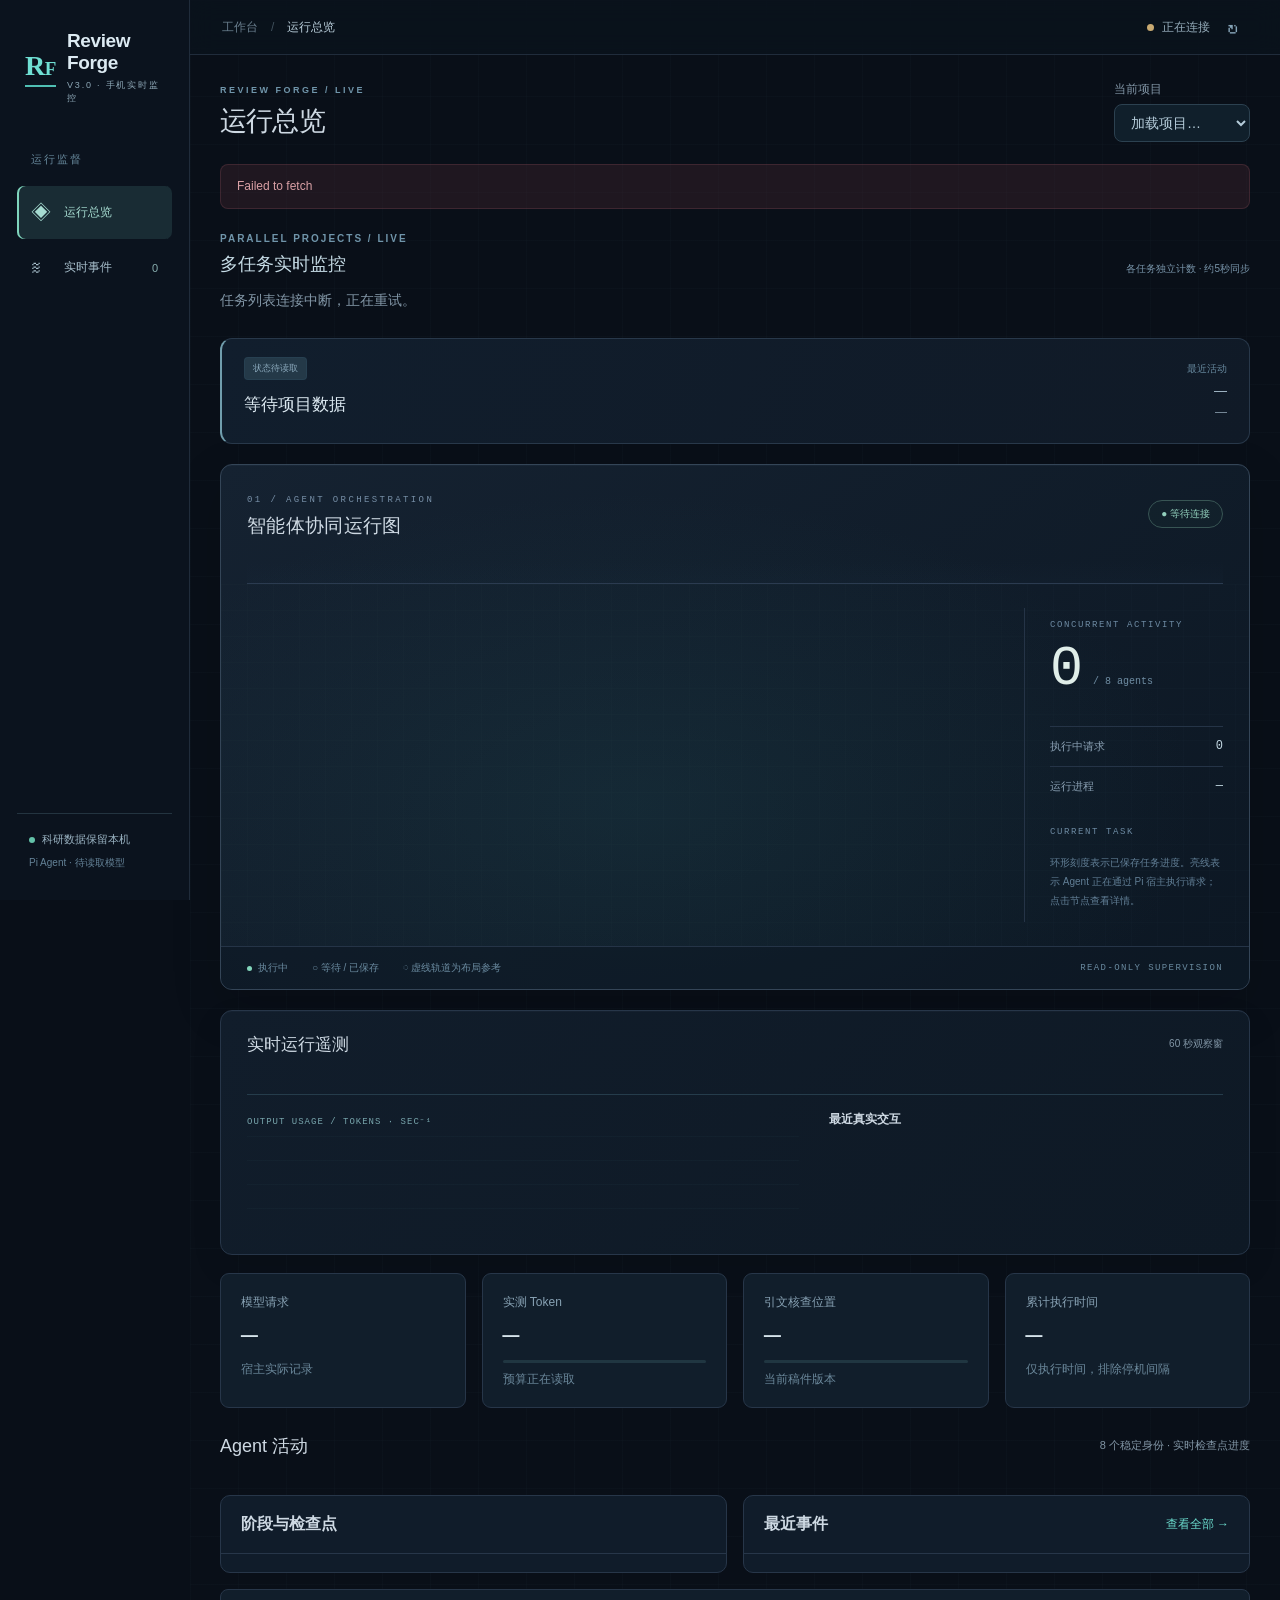
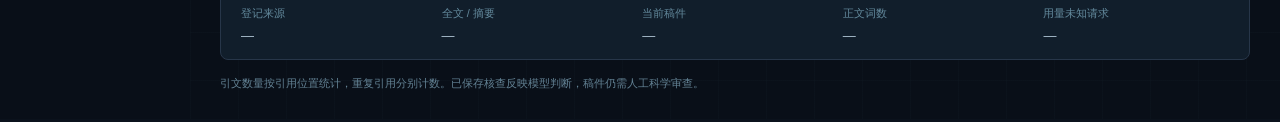
==== commit 55c16763: "Show independent Alpha and AIDD live project cards together" ====
--- a/index.html
+++ b/index.html
@@ -1,6 +1,6 @@
 <!doctype html>
 <html lang="zh-CN">
-<head><meta charset="utf-8"><meta name="viewport" content="width=device-width,initial-scale=1"><title>Review Forge V3.0</title><link rel="stylesheet" href="monitor.css?v=public1"><script src="phone-bridge.js?v=public1" defer></script><script src="monitor-visuals.js?v=public1" defer></script><script src="monitor.js?v=public1" defer></script><style>.cloud-reader #feedback-link,.cloud-reader [data-view="outputs"],.cloud-reader [data-view="citations"],.cloud-reader .stage .text-button{display:none}</style></head>
+<head><meta charset="utf-8"><meta name="viewport" content="width=device-width,initial-scale=1"><title>Review Forge V3.0</title><link rel="stylesheet" href="monitor.css?v=parallel1"><script src="phone-bridge.js?v=parallel1" defer></script><script src="monitor-visuals.js?v=parallel1" defer></script><script src="monitor.js?v=parallel1" defer></script><style>.cloud-reader #feedback-link,.cloud-reader [data-view="outputs"],.cloud-reader [data-view="citations"],.cloud-reader .stage .text-button{display:none}</style></head>
 <body class="cloud-reader">
 <aside class="rail">
   <a class="brand" href="./" aria-label="Review Forge 首页"><span class="brand-icon">R<span>F</span></span><span>Review Forge<small>V3.0 · 手机实时监控</small></span></a>
@@ -21,7 +21,8 @@
     <div id="empty" class="empty" hidden>尚无项目。请先用现有 ReviewForge 项目入口建立任务。</div>
     <div id="message" class="message" role="alert" hidden></div>
     <div id="alerts" aria-live="polite"></div>
-    <section class="project-banner"><div><span id="runtime" class="badge">状态待读取</span><span class="muted" id="process"></span><h2 id="project-title">等待项目数据</h2><p id="project-question"></p></div><div class="banner-side"><div class="reactor" aria-hidden="true"><div class="orbit orbit-one"></div><div class="orbit orbit-two"></div><span>RF</span></div><div class="banner-detail"><span>最近活动</span><b id="last-activity">—</b><small id="observed">—</small></div></div></section>
+    <section class="project-comparison" aria-label="全部任务实时监控"><div class="comparison-heading"><div><div class="eyebrow">PARALLEL PROJECTS / LIVE</div><h2>多任务实时监控</h2></div><span>各任务独立计数 · 约5秒同步</span></div><div id="parallel-projects" class="parallel-projects"><p class="muted">正在读取任务…</p></div></section>
+<section class="project-banner"><div><span id="runtime" class="badge">状态待读取</span><span class="muted" id="process"></span><h2 id="project-title">等待项目数据</h2><p id="project-question"></p></div><div class="banner-side"><div class="reactor" aria-hidden="true"><div class="orbit orbit-one"></div><div class="orbit orbit-two"></div><span>RF</span></div><div class="banner-detail"><span>最近活动</span><b id="last-activity">—</b><small id="observed">—</small></div></div></section>
 
     <section id="desktop-controls" class="desktop-controls" hidden><div class="toolbar"><button id="create-project">＋ 新建项目</button><select id="source-level" aria-label="来源访问级别"><option value="full_text">实际全文</option><option value="abstract">仅摘要</option><option value="metadata">仅题录</option></select><button id="import-sources">导入文献</button><select id="task-action" aria-label="任务类型"><option value="resume">继续完整工作流</option><option value="draft">生成初稿</option><option value="review">独立审稿</option><option value="revise">修订稿件</option><option value="citations">逐处引文查证</option><option value="literature">阅读文献</option></select><button id="start-task" class="primary-button">▶ 开始任务</button><button id="pause-task" disabled>Ⅱ 安全暂停</button></div><p id="selected-model" class="muted"></p></section>
     <div class="view" id="view-overview"><section class="network-panel"><div class="network-heading"><div><small>01 / AGENT ORCHESTRATION</small><h2>智能体协同运行图</h2></div><span class="live-label">● <span id="network-status">等待连接</span></span></div><div id="dashboard-instruments" class="dashboard-instruments" aria-label="实时仪表组"></div><div class="network-layout"><div id="network-map"></div><aside class="network-inspector"><small>CONCURRENT ACTIVITY</small><div class="network-big"><b id="network-active">0</b><span>/ 8 agents</span></div><div class="network-stat"><span>执行中请求</span><b id="network-requests">0</b></div><div class="network-stat"><span>运行进程</span><b id="network-pid">—</b></div><div class="network-current"><small>CURRENT TASK</small><p id="network-task"></p></div><p class="network-explanation">环形刻度表示已保存任务进度。亮线表示 Agent 正在通过 Pi 宿主执行请求；点击节点查看详情。</p></aside></div><div class="network-legend"><span><i></i>执行中</span><span>○ 等待 / 已保存</span><span>◌ 虚线轨道为布局参考</span><span>READ-ONLY SUPERVISION</span></div></section>
--- a/monitor.css
+++ b/monitor.css
@@ -39,3 +39,5 @@
 .dashboard-instruments{display:grid;grid-template-columns:repeat(4,minmax(0,1fr));margin:22px 26px 0;padding:0 10px 22px;border-bottom:1px solid #2b3b50;background:linear-gradient(180deg,transparent,#17273930);gap:20px}.instrument{text-align:center;position:relative}.instrument:not(:last-child):after{content:'';position:absolute;right:-10px;top:30px;bottom:10px;width:1px;background:linear-gradient(transparent,#334758,transparent)}.instrument svg{display:block;width:100%;max-height:155px;filter:drop-shadow(0 4px 8px #00000020)}.instrument h3{font-size:12px;font-weight:500;margin:0 0 8px;letter-spacing:.7px;color:#a8c0cf}.instrument small{font-size:9px;color:#5e819a}.instrument-arc{transition:stroke-dasharray .85s cubic-bezier(.2,.65,.25,1),stroke .5s;filter:drop-shadow(0 0 3px #8dc6b630)}.network-panel{border:1px solid #344557;box-shadow:inset 0 1px #97b9d40a,0 18px 50px #00000025;background:radial-gradient(ellipse at 40% 65%,#265d6333,transparent 65%),linear-gradient(145deg,#152231,#0c1723)}.network-heading{padding-top:24px}.network-heading h2{font-size:19px;font-weight:500}.network-layout{background-image:linear-gradient(#9ebfdb03 1px,transparent 1px),linear-gradient(90deg,#9ebfdb03 1px,transparent 1px);background-size:26px 26px}.network-legend{background:#0d1826a0}.progress-track{overflow:visible;position:relative}.progress-track i{position:relative}.is-running:not(.disconnected) .overall-track i:after,.is-running:not(.disconnected) .agent.running .progress-track i:after{content:'';position:absolute;right:-2px;top:-3px;width:5px;height:9px;border-radius:50%;background:#ffefce;box-shadow:0 0 6px #ffdd90,2px -3px 6px #e7b56d,6px -9px 0 -2px #ffc879,10px 5px 0 -2px #fff2cc,2px -14px 0 -2px #f3b667;animation:progress-sparks 1.1s ease-in-out infinite}.is-running:not(.disconnected) .overall-track i:before{content:'';position:absolute;inset:0;border-radius:inherit;background:linear-gradient(90deg,transparent,#e5fff640,transparent);background-size:200% 100%;animation:progress-energy 2.5s linear infinite}.agent.running .agent-icon{box-shadow:0 0 18px #77c8bd20;border-color:#719a9e}.network-agent.active .network-ring{filter:drop-shadow(0 0 5px #97d9ca40)}.is-running:not(.disconnected) .live-label{box-shadow:0 0 16px #68b1a315}.telemetry-panel{box-shadow:inset 0 1px #97b9d408,0 12px 32px #00000015}.telemetry-metric{position:relative}.telemetry-metric:before{content:'';position:absolute;left:0;top:0;width:15px;height:1px;background:#4b6c81;transform:translateY(-5px)}.agent{box-shadow:inset 0 1px #8ba7be08,0 7px 18px #00000012}.agent.running{background:radial-gradient(ellipse at top right,#245a5640,transparent 65%),linear-gradient(155deg,#152938,#101b29)}@keyframes progress-sparks{0%,100%{opacity:.8;transform:scale(.75);filter:brightness(.9)}35%{opacity:1;transform:scale(1.15) translateY(-1px);filter:brightness(1.2)}65%{opacity:.6;transform:scale(.9) translateY(1px)}}@keyframes progress-energy{to{background-position:-200% 0}}@media(max-width:900px){.dashboard-instruments{gap:10px;margin:18px 18px 0;padding:0 0 18px}.instrument svg{max-height:125px}.instrument h3{font-size:10px}.instrument small{font-size:8px}.instrument:not(:last-child):after{right:-5px}}@media(max-width:520px){.dashboard-instruments{grid-template-columns:repeat(2,minmax(0,1fr))}.instrument:nth-child(2):after{display:none}}@media(prefers-reduced-motion:reduce){.instrument-arc{transition:none}.progress-track i:before,.progress-track i:after{animation:none!important}}
 
 .detail-metrics{display:grid;grid-template-columns:repeat(4,1fr);gap:16px;margin:25px 0}.detail-metrics small{display:block;color:#728da4;font-size:10px}.detail-metrics b{display:block;color:#bad9d3;font:24px Consolas,monospace;margin-top:8px}.agent-detail h3{font-size:14px;font-weight:500;color:#aac3d0}.agent-detail p{font-size:12px}.progress-phase.active{color:#ade4ce}.progress-phase.active b{color:#caefe3}.progress-phase.active .progress-track{box-shadow:0 0 8px #7dcbbf12}@media(max-width:760px){.detail-metrics{grid-template-columns:repeat(2,1fr)}}
+
+.project-comparison{margin:24px 0 28px}.comparison-heading{display:flex;align-items:end;justify-content:space-between;gap:15px;margin-bottom:16px}.comparison-heading h2{font-size:18px;font-weight:500;margin:8px 0 0;color:#c5dbe5}.comparison-heading>span{font-size:10px;color:#7894a9}.parallel-projects{display:grid;grid-template-columns:repeat(2,minmax(0,1fr));gap:18px}.parallel-project{min-width:0;text-align:left;color:#b8cfdb;background:linear-gradient(140deg,#162636,#0d1a27);padding:22px;border:1px solid #30485c;border-radius:15px;font:inherit;cursor:pointer;box-shadow:inset 0 1px #a1c3d910,0 10px 30px #0002}.parallel-project[aria-pressed=true]{border-color:#6b9f9d;box-shadow:inset 0 1px #b1ead923,0 0 20px #77c5b80a}.parallel-project.running{background:radial-gradient(ellipse at top right,#34756633,transparent 70%),linear-gradient(140deg,#162636,#0d1a27)}.parallel-top{display:flex;align-items:center;justify-content:space-between;gap:12px}.parallel-top h3{font-size:16px;font-weight:500;margin:0;overflow-wrap:anywhere}.parallel-status{font-size:10px;color:#8aa8ba;white-space:nowrap}.running .parallel-status{color:#ade4cb}.parallel-progress{display:flex;align-items:baseline;gap:12px;margin:22px 0 12px}.parallel-progress strong{font:34px Consolas,monospace;color:#c3e5dc;font-weight:400}.parallel-progress span{font-size:10px;color:#7996aa}.parallel-track{height:4px;border-radius:4px;background:#22394c;overflow:hidden}.parallel-track i{display:block;height:100%;background:linear-gradient(90deg,#619c97,#b6dac4);border-radius:inherit;transition:width .7s ease}.parallel-metrics{display:grid;grid-template-columns:repeat(3,minmax(0,1fr));gap:8px;margin-top:18px}.parallel-metrics small{font-size:10px;color:#7896aa;display:block}.parallel-metrics b{font:15px Consolas,monospace;color:#c6dbe4;display:block;margin-top:6px}.parallel-note{margin:17px 0 0;font-size:10px;line-height:1.7;color:#88a1b2;overflow-wrap:anywhere}.parallel-project.stale{opacity:.7}@media(max-width:650px){.comparison-heading{align-items:start;flex-direction:column;gap:8px}.parallel-projects{grid-template-columns:1fr;gap:12px}.parallel-project{padding:19px}.parallel-progress{margin-top:16px}.parallel-progress strong{font-size:30px}}@media(prefers-reduced-motion:reduce){.parallel-track i{transition:none}}
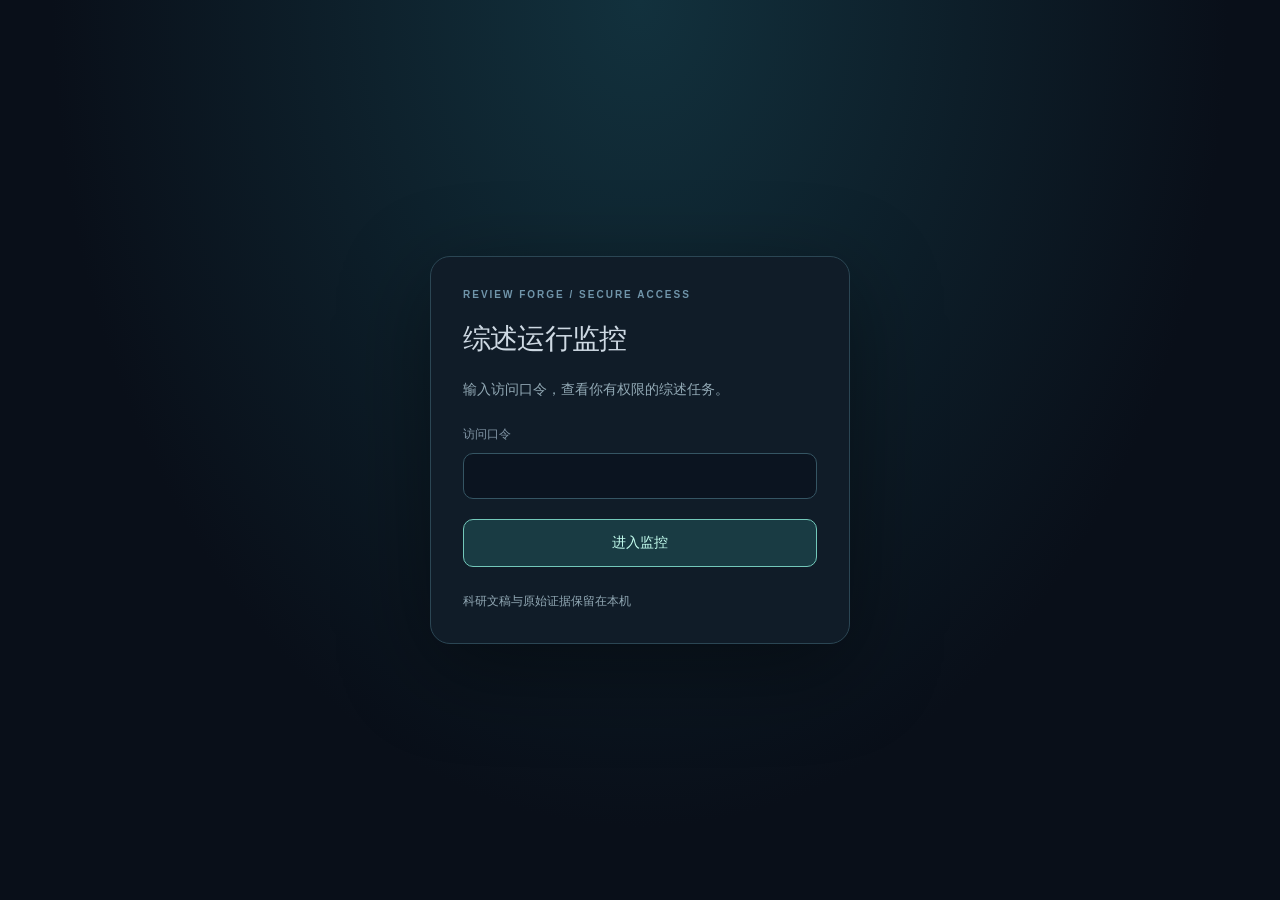
==== commit 4136443e: "Require server-validated scoped viewer sessions" ====
--- a/index.html
+++ b/index.html
@@ -1,7 +1,7 @@
 <!doctype html>
 <html lang="zh-CN">
-<head><meta charset="utf-8"><meta name="viewport" content="width=device-width,initial-scale=1"><title>Review Forge V3.0</title><link rel="stylesheet" href="monitor.css?v=parallel1"><script src="phone-bridge.js?v=parallel1" defer></script><script src="monitor-visuals.js?v=parallel1" defer></script><script src="monitor.js?v=parallel1" defer></script><style>.cloud-reader #feedback-link,.cloud-reader [data-view="outputs"],.cloud-reader [data-view="citations"],.cloud-reader .stage .text-button{display:none}</style></head>
-<body class="cloud-reader">
+<head><meta charset="utf-8"><meta name="viewport" content="width=device-width,initial-scale=1"><title>Review Forge V3.0</title><link rel="stylesheet" href="monitor.css?v=scoped1"><script src="phone-bridge.js?v=scoped1" defer></script><script src="monitor-visuals.js?v=scoped1" defer></script><script src="monitor.js?v=scoped1" defer></script><style>.cloud-reader #feedback-link,.cloud-reader [data-view="outputs"],.cloud-reader [data-view="citations"],.cloud-reader .stage .text-button{display:none}</style></head>
+<body class="cloud-reader auth-locked">
 <aside class="rail">
   <a class="brand" href="./" aria-label="Review Forge 首页"><span class="brand-icon">R<span>F</span></span><span>Review Forge<small>V3.0 · 手机实时监控</small></span></a>
   <div class="rail-caption">运行监督</div>
--- a/monitor.css
+++ b/monitor.css
@@ -41,3 +41,5 @@
 .detail-metrics{display:grid;grid-template-columns:repeat(4,1fr);gap:16px;margin:25px 0}.detail-metrics small{display:block;color:#728da4;font-size:10px}.detail-metrics b{display:block;color:#bad9d3;font:24px Consolas,monospace;margin-top:8px}.agent-detail h3{font-size:14px;font-weight:500;color:#aac3d0}.agent-detail p{font-size:12px}.progress-phase.active{color:#ade4ce}.progress-phase.active b{color:#caefe3}.progress-phase.active .progress-track{box-shadow:0 0 8px #7dcbbf12}@media(max-width:760px){.detail-metrics{grid-template-columns:repeat(2,1fr)}}
 
 .project-comparison{margin:24px 0 28px}.comparison-heading{display:flex;align-items:end;justify-content:space-between;gap:15px;margin-bottom:16px}.comparison-heading h2{font-size:18px;font-weight:500;margin:8px 0 0;color:#c5dbe5}.comparison-heading>span{font-size:10px;color:#7894a9}.parallel-projects{display:grid;grid-template-columns:repeat(2,minmax(0,1fr));gap:18px}.parallel-project{min-width:0;text-align:left;color:#b8cfdb;background:linear-gradient(140deg,#162636,#0d1a27);padding:22px;border:1px solid #30485c;border-radius:15px;font:inherit;cursor:pointer;box-shadow:inset 0 1px #a1c3d910,0 10px 30px #0002}.parallel-project[aria-pressed=true]{border-color:#6b9f9d;box-shadow:inset 0 1px #b1ead923,0 0 20px #77c5b80a}.parallel-project.running{background:radial-gradient(ellipse at top right,#34756633,transparent 70%),linear-gradient(140deg,#162636,#0d1a27)}.parallel-top{display:flex;align-items:center;justify-content:space-between;gap:12px}.parallel-top h3{font-size:16px;font-weight:500;margin:0;overflow-wrap:anywhere}.parallel-status{font-size:10px;color:#8aa8ba;white-space:nowrap}.running .parallel-status{color:#ade4cb}.parallel-progress{display:flex;align-items:baseline;gap:12px;margin:22px 0 12px}.parallel-progress strong{font:34px Consolas,monospace;color:#c3e5dc;font-weight:400}.parallel-progress span{font-size:10px;color:#7996aa}.parallel-track{height:4px;border-radius:4px;background:#22394c;overflow:hidden}.parallel-track i{display:block;height:100%;background:linear-gradient(90deg,#619c97,#b6dac4);border-radius:inherit;transition:width .7s ease}.parallel-metrics{display:grid;grid-template-columns:repeat(3,minmax(0,1fr));gap:8px;margin-top:18px}.parallel-metrics small{font-size:10px;color:#7896aa;display:block}.parallel-metrics b{font:15px Consolas,monospace;color:#c6dbe4;display:block;margin-top:6px}.parallel-note{margin:17px 0 0;font-size:10px;line-height:1.7;color:#88a1b2;overflow-wrap:anywhere}.parallel-project.stale{opacity:.7}@media(max-width:650px){.comparison-heading{align-items:start;flex-direction:column;gap:8px}.parallel-projects{grid-template-columns:1fr;gap:12px}.parallel-project{padding:19px}.parallel-progress{margin-top:16px}.parallel-progress strong{font-size:30px}}@media(prefers-reduced-motion:reduce){.parallel-track i{transition:none}}
+
+.auth-locked>main,.auth-locked>.rail{display:none}.rf-login{min-height:100dvh;display:grid;place-items:center;padding:24px;background:radial-gradient(ellipse at top,#12313d,#090f19 65%)}.rf-login[hidden]{display:none}.rf-login form{width:min(100%,420px);padding:32px;border:1px solid #2b4654;border-radius:20px;background:#101c28;box-shadow:0 24px 90px #0006}.rf-login h1{margin:20px 0;font-size:28px}.rf-login p,.rf-login small{color:#92a9b5;line-height:1.7}.rf-login label{display:block;margin-top:24px}.rf-login input{display:block;width:100%;margin:10px 0 20px;padding:14px;background:#0b1420;border:1px solid #355563;border-radius:10px;color:#fff;box-sizing:border-box}.rf-login button{width:100%;padding:14px;border:1px solid #73c8ba;border-radius:10px;background:#193b43;color:#c5fff0;cursor:pointer}#rf-login-error{min-height:24px;color:#edbaa6}#rf-logout{border:1px solid #34525e;background:#14232d;color:#bcd2d8;border-radius:6px;padding:5px 8px}
